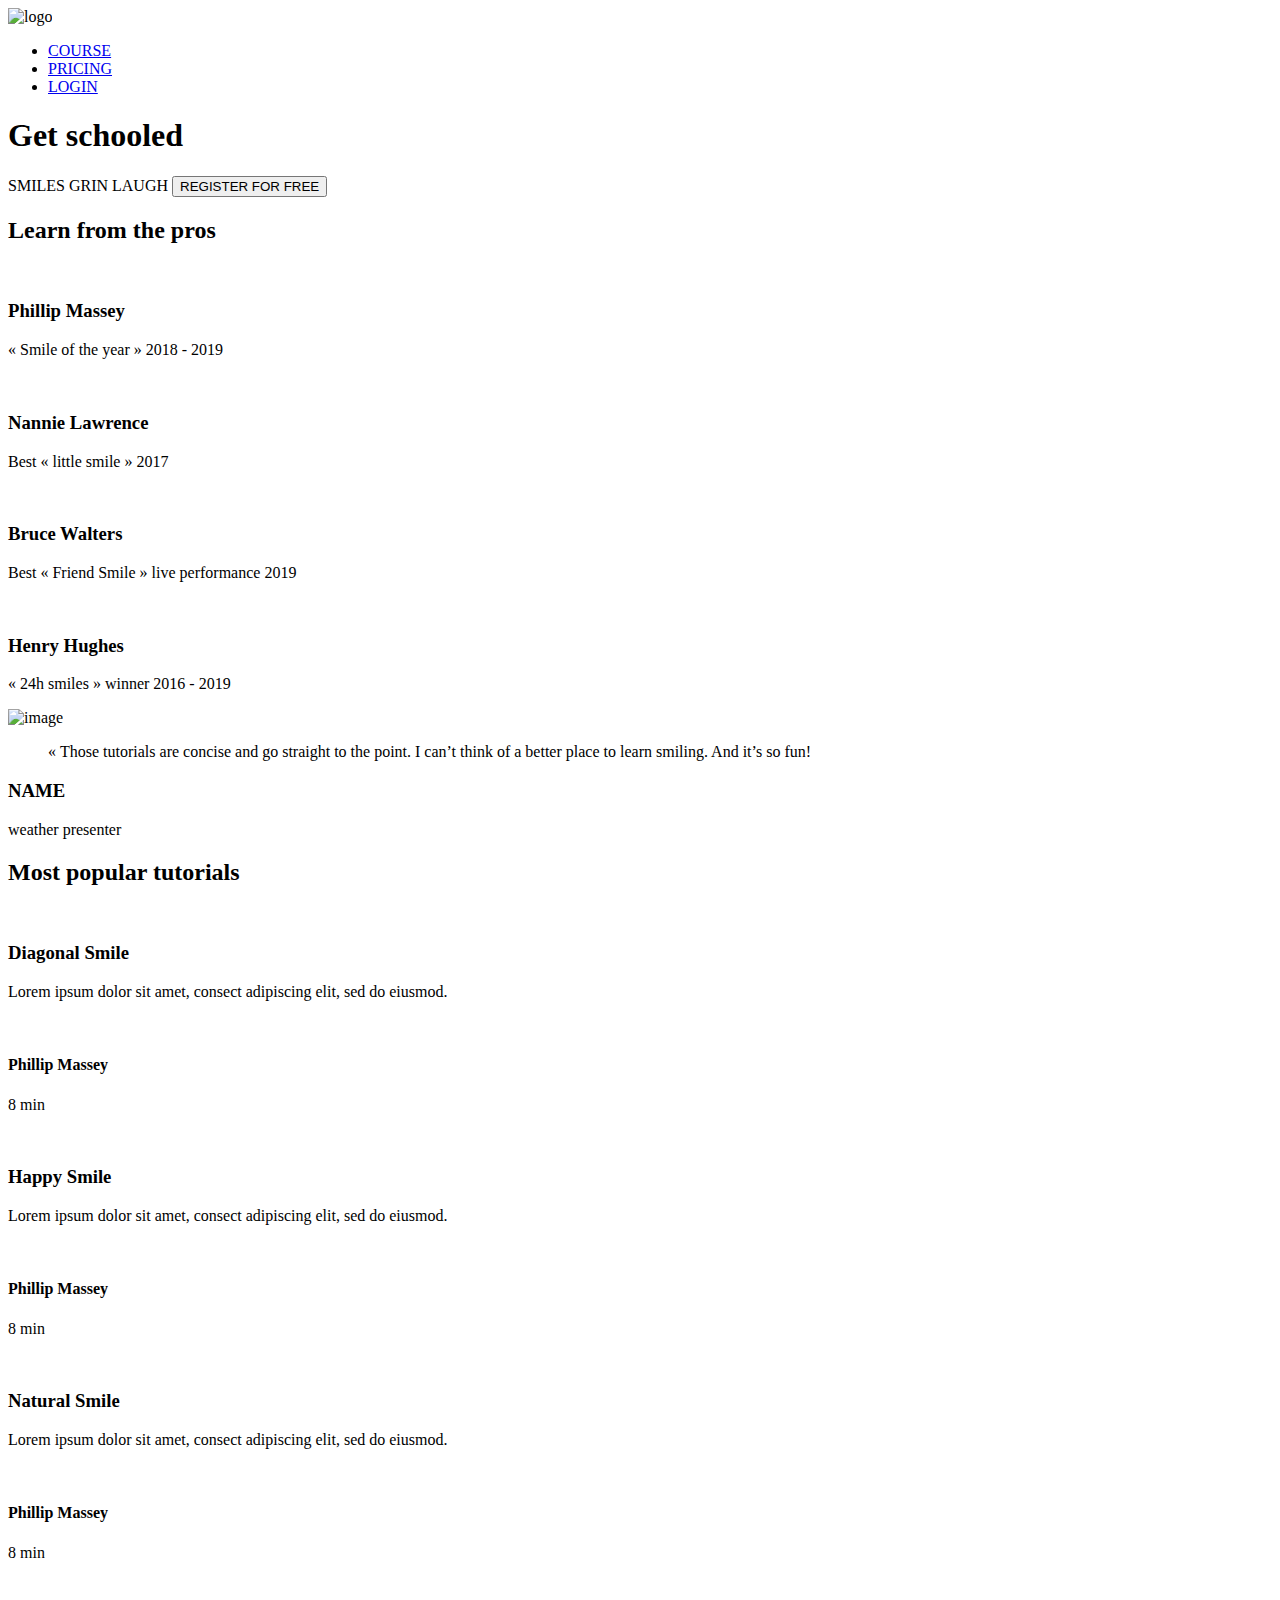
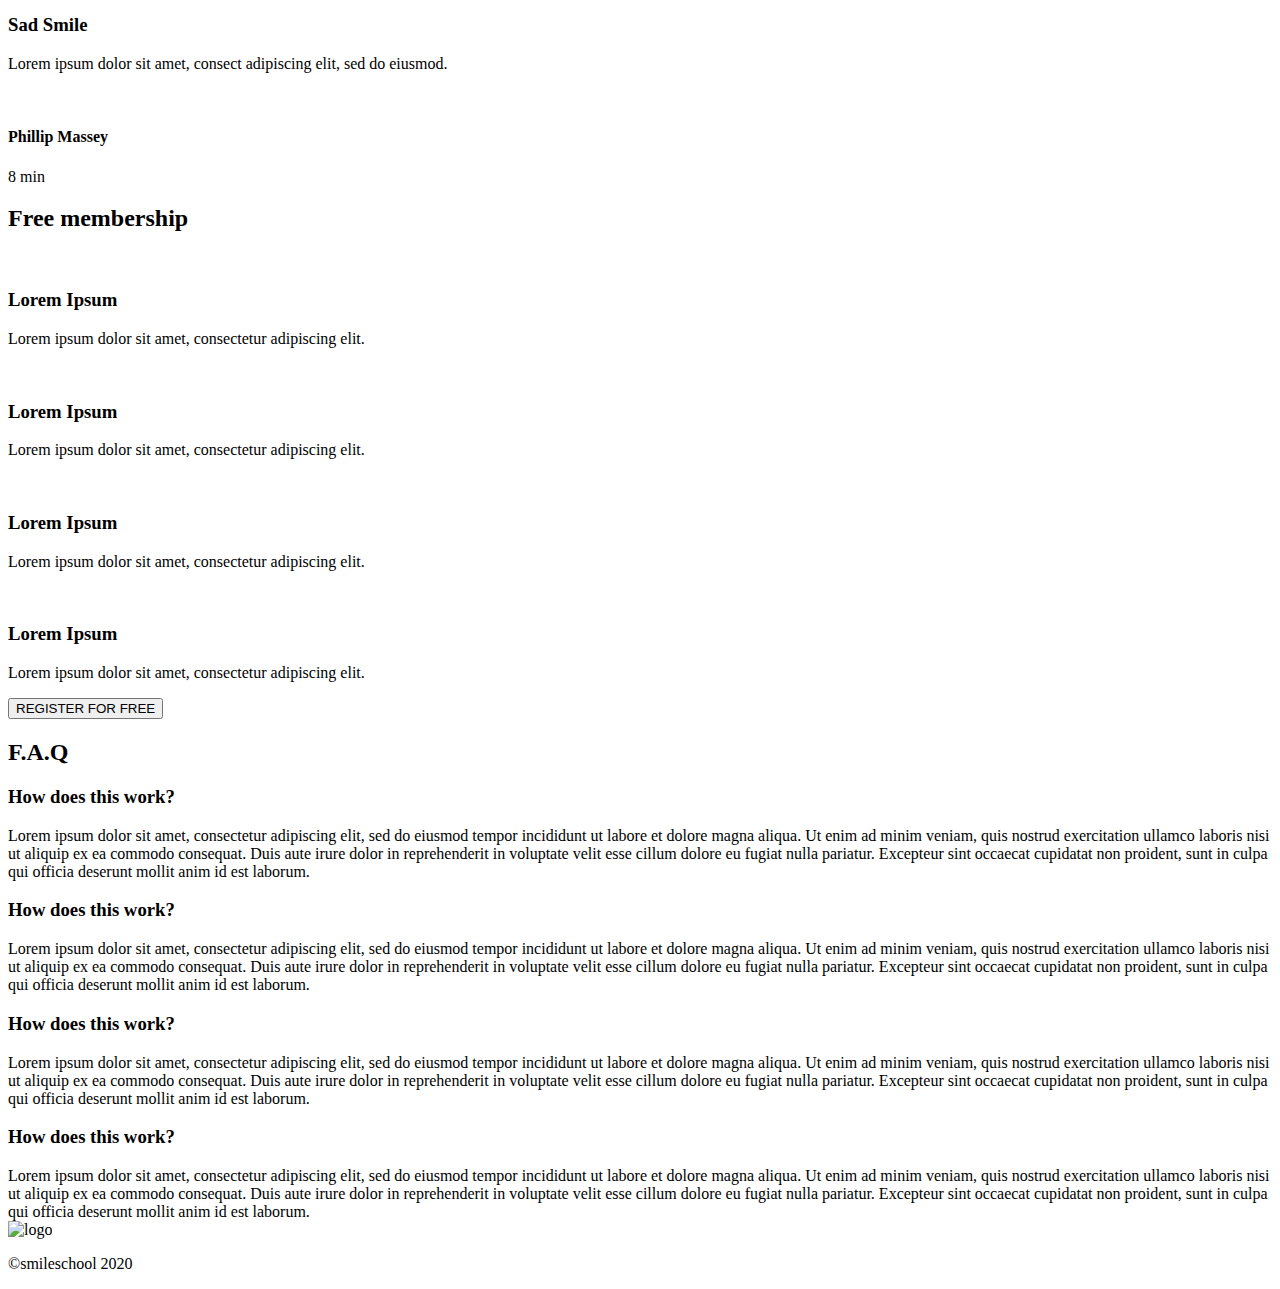
==== css_advanced/index.html @ e892080c "adding styles.css file" ====
<!DOCTYPE html>
<html lang="en">
<head>
    <meta charset="UTF-8">
    <meta name="viewport" content="width=device-width, initial-scale=1.0">
    <script src="https://kit.fontawesome.com/4a2b055604.js" crossorigin="anonymous"></script>
    <title>Document</title>
</head>
<body>
    <header>
        <nav>
            <img src="https://fakeimg.pl/250x250?text=Sample+Logo" alt="logo">
          
            <ul>
                <li><a href="#">COURSE</a></li>
                <li><a href="#">PRICING</a></li>
                <li><a href="#">LOGIN</a></li>
            </ul>
        </nav>
        
    </header>
    <main>
        <section>
            <div>
                <h1>Get schooled</h1>
                <span>SMILES</span>
                <span>GRIN</span>
                <span>LAUGH</span>
                <button>REGISTER FOR FREE</button>
            </div>
            <div>
                <h2>Learn from the pros</h2>
                <div>
                    <div>
                        <img src="./images/1 (3).png" alt="">
                        <h3>Phillip Massey</h3>
                        <p>« Smile of the year » 2018 - 2019</p>
                    </div>
                    <div>
                        <img src="./images/6.png" alt="">
                        <h3>Nannie Lawrence</h3>
                        <p>Best « little smile » 2017</p>
                    </div>
                    <div>
                        <img src="./images/7.png" alt="">
                        <h3>Bruce Walters</h3>
                        <p>Best « Friend Smile » live performance 2019</p>
                    </div>
                    <div>
                        <img src="./images/8.png" alt="">
                        <h3>Henry Hughes</h3>
                        <p>« 24h smiles » winner 2016 - 2019</p>
                    </div>
                </div>
            </div>
        </section>
        <section>
            <div>
                <img src="./images/Bitmap.png" alt="image">
            </div>
            <div>
                <blockquote>« Those tutorials are concise and go straight to the point. I can’t think of a better place to learn smiling. And it’s so fun!</blockquote>
                <h3>NAME</h3>
                <P>weather presenter</P>
            </div>
        </section>
        <section>
            <h2>Most popular tutorials</h2>
            <div>
                <img src="./images/Bitmap (1).png" alt="">
                <h3>Diagonal Smile</h3>
                <p>Lorem ipsum dolor sit amet, consect adipiscing elit, sed do eiusmod.</p>
                <div>
                    <img src="./images/1 (3).png" alt="">
                    <h4>Phillip Massey</h4>
                </div>
                <div>
                    <div><i class="fa-solid fa-star"></i></div>
                    <div><i class="fa-solid fa-star"></i></div>
                    <div><i class="fa-solid fa-star"></i></div>
                    <div><i class="fa-solid fa-star"></i></div>
                    <div><i class="fa-solid fa-star"></i></div>
                </div>
                <p>8 min</p>
            </div>
            <div>
                <img src="./images/Bitmap (4).png" alt="">
                <h3>Happy Smile</h3>
                <p>Lorem ipsum dolor sit amet, consect adipiscing elit, sed do eiusmod.</p>
                <div>
                    <img src="./images/1 (3).png" alt="">
                    <h4>Phillip Massey</h4>
                </div>
                <div>
                    <div><i class="fa-solid fa-star"></i></div>
                    <div><i class="fa-solid fa-star"></i></div>
                    <div><i class="fa-solid fa-star"></i></div>
                    <div><i class="fa-solid fa-star"></i></div>
                    <div><i class="fa-solid fa-star"></i></div>
                </div>
                <p>8 min</p>
            </div>
            <div>
                <img src="./images/Bitmap (3).png" alt="">
                <h3>Natural Smile</h3>
                <p>Lorem ipsum dolor sit amet, consect adipiscing elit, sed do eiusmod.</p>
                <div>
                    <img src="./images/1 (3).png" alt="">
                    <h4>Phillip Massey</h4>
                </div>
                <div>
                    <div><i class="fa-solid fa-star"></i></div>
                    <div><i class="fa-solid fa-star"></i></div>
                    <div><i class="fa-solid fa-star"></i></div>
                    <div><i class="fa-solid fa-star"></i></div>
                    <div><i class="fa-solid fa-star"></i></div>
                </div>
                <p>8 min</p>
            </div>
            <div>
                <img src="./images/Bitmap (2).png" alt="">
                <h3>Sad Smile</h3>
                <p>Lorem ipsum dolor sit amet, consect adipiscing elit, sed do eiusmod.</p>
                <div>
                    <img src="./images/1 (3).png" alt="">
                    <h4>Phillip Massey</h4>
                </div>
                <div>
                    <div><i class="fa-solid fa-star"></i></div>
                    <div><i class="fa-solid fa-star"></i></div>
                    <div><i class="fa-solid fa-star"></i></div>
                    <div><i class="fa-solid fa-star"></i></div>
                    <div><i class="fa-solid fa-star"></i></div>
                </div>
                <p>8 min</p>
            </div>
        </section>
        <section>
            <h2>Free membership</h2>
            <div>
                <img src="./images/smile.svg" alt="">
                <h3>Lorem Ipsum</h3>
                <p>Lorem ipsum dolor sit amet, consectetur adipiscing elit.</p>
            </div>
            <div>
                <img src="./images/smile.svg" alt="">
                <h3>Lorem Ipsum</h3>
                <p>Lorem ipsum dolor sit amet, consectetur adipiscing elit.</p>
            </div>
            <div>
                <img src="./images/smile.svg" alt="">
                <h3>Lorem Ipsum</h3>
                <p>Lorem ipsum dolor sit amet, consectetur adipiscing elit.</p>
            </div>
            <div>
                <img src="./images/smile.svg" alt="">
                <h3>Lorem Ipsum</h3>
                <p>Lorem ipsum dolor sit amet, consectetur adipiscing elit.</p>
            </div>
            <button>REGISTER FOR FREE</button>
        </section>
        <section>
            <h2>F.A.Q</h2>
            <div>
                <div>
                    <div>
                        <h3>How does this work?</h3>
                    </div>
                    <div>
                        Lorem ipsum dolor sit amet, consectetur adipiscing elit, sed do eiusmod tempor incididunt ut labore et dolore magna aliqua. Ut enim ad minim veniam, quis nostrud exercitation ullamco laboris nisi ut aliquip ex ea commodo consequat. Duis aute irure dolor in reprehenderit in voluptate velit esse cillum dolore eu fugiat nulla pariatur. Excepteur sint occaecat cupidatat non proident, sunt in culpa qui officia deserunt mollit anim id est laborum.
                    </div>

                    <div>
                        <h3>How does this work?</h3>
                    </div>
                    <div>
                        Lorem ipsum dolor sit amet, consectetur adipiscing elit, sed do eiusmod tempor incididunt ut labore et dolore magna aliqua. Ut enim ad minim veniam, quis nostrud exercitation ullamco laboris nisi ut aliquip ex ea commodo consequat. Duis aute irure dolor in reprehenderit in voluptate velit esse cillum dolore eu fugiat nulla pariatur. Excepteur sint occaecat cupidatat non proident, sunt in culpa qui officia deserunt mollit anim id est laborum.
                    </div>
                </div>
                <div>
                    <div>
                        <h3>How does this work?</h3>
                    </div>
                    <div>
                        Lorem ipsum dolor sit amet, consectetur adipiscing elit, sed do eiusmod tempor incididunt ut labore et dolore magna aliqua. Ut enim ad minim veniam, quis nostrud exercitation ullamco laboris nisi ut aliquip ex ea commodo consequat. Duis aute irure dolor in reprehenderit in voluptate velit esse cillum dolore eu fugiat nulla pariatur. Excepteur sint occaecat cupidatat non proident, sunt in culpa qui officia deserunt mollit anim id est laborum.
                    </div>
                    <div>
                        <h3>How does this work?</h3>
                    </div>
                    <div>
                        Lorem ipsum dolor sit amet, consectetur adipiscing elit, sed do eiusmod tempor incididunt ut labore et dolore magna aliqua. Ut enim ad minim veniam, quis nostrud exercitation ullamco laboris nisi ut aliquip ex ea commodo consequat. Duis aute irure dolor in reprehenderit in voluptate velit esse cillum dolore eu fugiat nulla pariatur. Excepteur sint occaecat cupidatat non proident, sunt in culpa qui officia deserunt mollit anim id est laborum.
                    </div>
                </div>
            </div>
        </section>
    </main>
    <footer>
        <section>
            <div>
                <img src="https://fakeimg.pl/250x250?text=Sample+Logo" alt="logo">
                <div>
                    <i class="fa-brands fa-facebook"></i>
                    <i class="fa-brands fa-twitter"></i>
                    <i class="fa-brands fa-instagram"></i>
                </div>
            </div>
            <p>©smileschool 2020</p>
        </section>
    </footer>
</body>
</html>
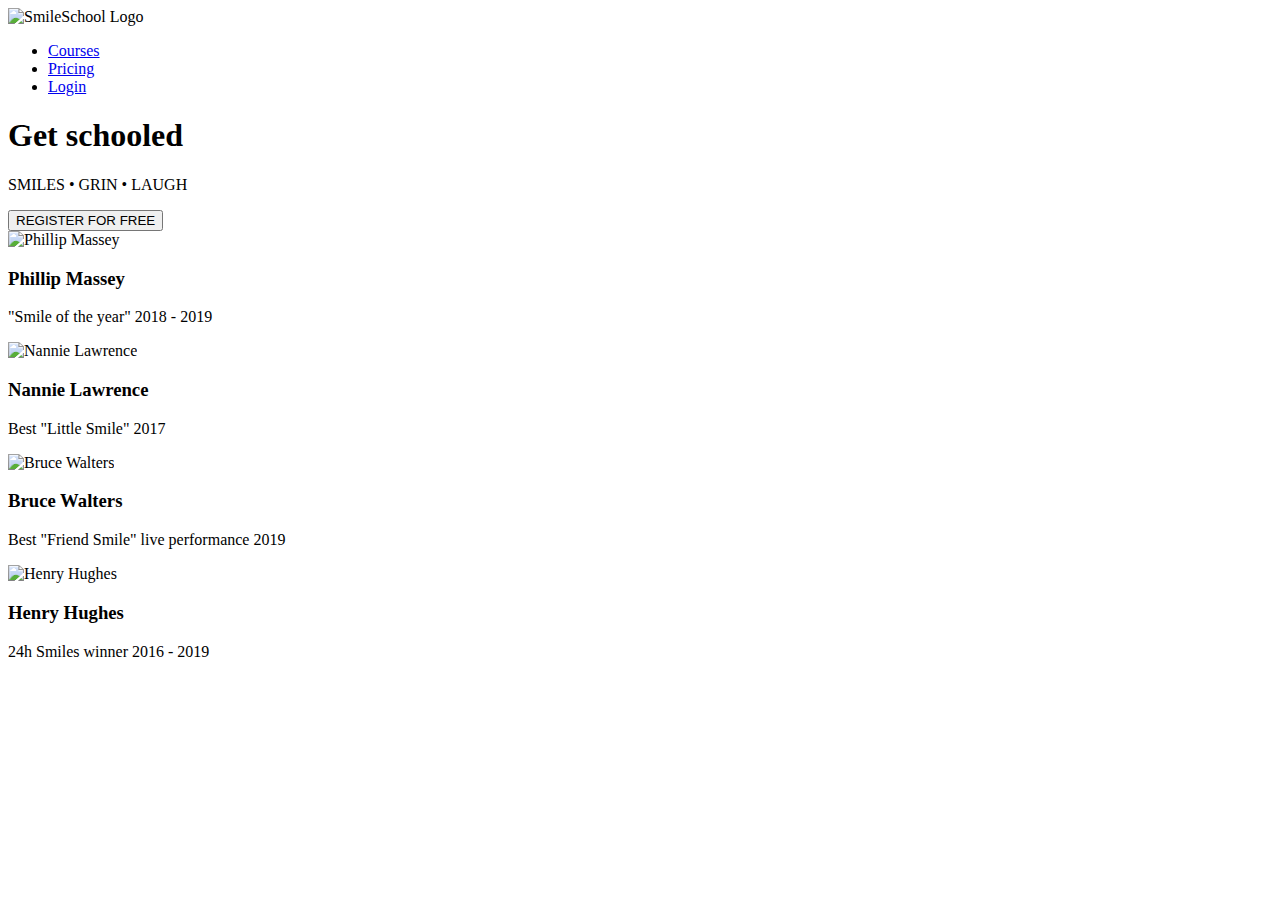
==== commit dbab22da: "Adding code in both files" ====
--- a/css_advanced/index.html
+++ b/css_advanced/index.html
@@ -3,209 +3,52 @@
 <head>
     <meta charset="UTF-8">
     <meta name="viewport" content="width=device-width, initial-scale=1.0">
-    <script src="https://kit.fontawesome.com/4a2b055604.js" crossorigin="anonymous"></script>
-    <title>Document</title>
+    <meta http-equiv="X-UA-Compatible" content="IE=edge">
+    <title>SmileSchool - Get Schooled</title>
+    <link rel="stylesheet" href="styles.css">
 </head>
 <body>
+    <!-- Header Section -->
     <header>
+        <img src="logo.png" alt="SmileSchool Logo">
         <nav>
-            <img src="https://fakeimg.pl/250x250?text=Sample+Logo" alt="logo">
-          
             <ul>
-                <li><a href="#">COURSE</a></li>
-                <li><a href="#">PRICING</a></li>
-                <li><a href="#">LOGIN</a></li>
+                <li><a href="#">Courses</a></li>
+                <li><a href="#">Pricing</a></li>
+                <li><a href="#">Login</a></li>
             </ul>
         </nav>
-        
     </header>
-    <main>
-        <section>
-            <div>
-                <h1>Get schooled</h1>
-                <span>SMILES</span>
-                <span>GRIN</span>
-                <span>LAUGH</span>
-                <button>REGISTER FOR FREE</button>
-            </div>
-            <div>
-                <h2>Learn from the pros</h2>
-                <div>
-                    <div>
-                        <img src="./images/1 (3).png" alt="">
-                        <h3>Phillip Massey</h3>
-                        <p>« Smile of the year » 2018 - 2019</p>
-                    </div>
-                    <div>
-                        <img src="./images/6.png" alt="">
-                        <h3>Nannie Lawrence</h3>
-                        <p>Best « little smile » 2017</p>
-                    </div>
-                    <div>
-                        <img src="./images/7.png" alt="">
-                        <h3>Bruce Walters</h3>
-                        <p>Best « Friend Smile » live performance 2019</p>
-                    </div>
-                    <div>
-                        <img src="./images/8.png" alt="">
-                        <h3>Henry Hughes</h3>
-                        <p>« 24h smiles » winner 2016 - 2019</p>
-                    </div>
-                </div>
-            </div>
-        </section>
-        <section>
-            <div>
-                <img src="./images/Bitmap.png" alt="image">
-            </div>
-            <div>
-                <blockquote>« Those tutorials are concise and go straight to the point. I can’t think of a better place to learn smiling. And it’s so fun!</blockquote>
-                <h3>NAME</h3>
-                <P>weather presenter</P>
-            </div>
-        </section>
-        <section>
-            <h2>Most popular tutorials</h2>
-            <div>
-                <img src="./images/Bitmap (1).png" alt="">
-                <h3>Diagonal Smile</h3>
-                <p>Lorem ipsum dolor sit amet, consect adipiscing elit, sed do eiusmod.</p>
-                <div>
-                    <img src="./images/1 (3).png" alt="">
-                    <h4>Phillip Massey</h4>
-                </div>
-                <div>
-                    <div><i class="fa-solid fa-star"></i></div>
-                    <div><i class="fa-solid fa-star"></i></div>
-                    <div><i class="fa-solid fa-star"></i></div>
-                    <div><i class="fa-solid fa-star"></i></div>
-                    <div><i class="fa-solid fa-star"></i></div>
-                </div>
-                <p>8 min</p>
-            </div>
-            <div>
-                <img src="./images/Bitmap (4).png" alt="">
-                <h3>Happy Smile</h3>
-                <p>Lorem ipsum dolor sit amet, consect adipiscing elit, sed do eiusmod.</p>
-                <div>
-                    <img src="./images/1 (3).png" alt="">
-                    <h4>Phillip Massey</h4>
-                </div>
-                <div>
-                    <div><i class="fa-solid fa-star"></i></div>
-                    <div><i class="fa-solid fa-star"></i></div>
-                    <div><i class="fa-solid fa-star"></i></div>
-                    <div><i class="fa-solid fa-star"></i></div>
-                    <div><i class="fa-solid fa-star"></i></div>
-                </div>
-                <p>8 min</p>
-            </div>
-            <div>
-                <img src="./images/Bitmap (3).png" alt="">
-                <h3>Natural Smile</h3>
-                <p>Lorem ipsum dolor sit amet, consect adipiscing elit, sed do eiusmod.</p>
-                <div>
-                    <img src="./images/1 (3).png" alt="">
-                    <h4>Phillip Massey</h4>
-                </div>
-                <div>
-                    <div><i class="fa-solid fa-star"></i></div>
-                    <div><i class="fa-solid fa-star"></i></div>
-                    <div><i class="fa-solid fa-star"></i></div>
-                    <div><i class="fa-solid fa-star"></i></div>
-                    <div><i class="fa-solid fa-star"></i></div>
-                </div>
-                <p>8 min</p>
-            </div>
-            <div>
-                <img src="./images/Bitmap (2).png" alt="">
-                <h3>Sad Smile</h3>
-                <p>Lorem ipsum dolor sit amet, consect adipiscing elit, sed do eiusmod.</p>
-                <div>
-                    <img src="./images/1 (3).png" alt="">
-                    <h4>Phillip Massey</h4>
-                </div>
-                <div>
-                    <div><i class="fa-solid fa-star"></i></div>
-                    <div><i class="fa-solid fa-star"></i></div>
-                    <div><i class="fa-solid fa-star"></i></div>
-                    <div><i class="fa-solid fa-star"></i></div>
-                    <div><i class="fa-solid fa-star"></i></div>
-                </div>
-                <p>8 min</p>
-            </div>
-        </section>
-        <section>
-            <h2>Free membership</h2>
-            <div>
-                <img src="./images/smile.svg" alt="">
-                <h3>Lorem Ipsum</h3>
-                <p>Lorem ipsum dolor sit amet, consectetur adipiscing elit.</p>
-            </div>
-            <div>
-                <img src="./images/smile.svg" alt="">
-                <h3>Lorem Ipsum</h3>
-                <p>Lorem ipsum dolor sit amet, consectetur adipiscing elit.</p>
-            </div>
-            <div>
-                <img src="./images/smile.svg" alt="">
-                <h3>Lorem Ipsum</h3>
-                <p>Lorem ipsum dolor sit amet, consectetur adipiscing elit.</p>
-            </div>
-            <div>
-                <img src="./images/smile.svg" alt="">
-                <h3>Lorem Ipsum</h3>
-                <p>Lorem ipsum dolor sit amet, consectetur adipiscing elit.</p>
-            </div>
-            <button>REGISTER FOR FREE</button>
-        </section>
-        <section>
-            <h2>F.A.Q</h2>
-            <div>
-                <div>
-                    <div>
-                        <h3>How does this work?</h3>
-                    </div>
-                    <div>
-                        Lorem ipsum dolor sit amet, consectetur adipiscing elit, sed do eiusmod tempor incididunt ut labore et dolore magna aliqua. Ut enim ad minim veniam, quis nostrud exercitation ullamco laboris nisi ut aliquip ex ea commodo consequat. Duis aute irure dolor in reprehenderit in voluptate velit esse cillum dolore eu fugiat nulla pariatur. Excepteur sint occaecat cupidatat non proident, sunt in culpa qui officia deserunt mollit anim id est laborum.
-                    </div>
 
-                    <div>
-                        <h3>How does this work?</h3>
-                    </div>
-                    <div>
-                        Lorem ipsum dolor sit amet, consectetur adipiscing elit, sed do eiusmod tempor incididunt ut labore et dolore magna aliqua. Ut enim ad minim veniam, quis nostrud exercitation ullamco laboris nisi ut aliquip ex ea commodo consequat. Duis aute irure dolor in reprehenderit in voluptate velit esse cillum dolore eu fugiat nulla pariatur. Excepteur sint occaecat cupidatat non proident, sunt in culpa qui officia deserunt mollit anim id est laborum.
-                    </div>
-                </div>
-                <div>
-                    <div>
-                        <h3>How does this work?</h3>
-                    </div>
-                    <div>
-                        Lorem ipsum dolor sit amet, consectetur adipiscing elit, sed do eiusmod tempor incididunt ut labore et dolore magna aliqua. Ut enim ad minim veniam, quis nostrud exercitation ullamco laboris nisi ut aliquip ex ea commodo consequat. Duis aute irure dolor in reprehenderit in voluptate velit esse cillum dolore eu fugiat nulla pariatur. Excepteur sint occaecat cupidatat non proident, sunt in culpa qui officia deserunt mollit anim id est laborum.
-                    </div>
-                    <div>
-                        <h3>How does this work?</h3>
-                    </div>
-                    <div>
-                        Lorem ipsum dolor sit amet, consectetur adipiscing elit, sed do eiusmod tempor incididunt ut labore et dolore magna aliqua. Ut enim ad minim veniam, quis nostrud exercitation ullamco laboris nisi ut aliquip ex ea commodo consequat. Duis aute irure dolor in reprehenderit in voluptate velit esse cillum dolore eu fugiat nulla pariatur. Excepteur sint occaecat cupidatat non proident, sunt in culpa qui officia deserunt mollit anim id est laborum.
-                    </div>
-                </div>
-            </div>
-        </section>
-    </main>
-    <footer>
-        <section>
-            <div>
-                <img src="https://fakeimg.pl/250x250?text=Sample+Logo" alt="logo">
-                <div>
-                    <i class="fa-brands fa-facebook"></i>
-                    <i class="fa-brands fa-twitter"></i>
-                    <i class="fa-brands fa-instagram"></i>
-                </div>
-            </div>
-            <p>©smileschool 2020</p>
-        </section>
-    </footer>
+    <!-- Hero Section -->
+    <section class="hero">
+        <h1>Get schooled</h1>
+        <p>SMILES • GRIN • LAUGH</p>
+        <button>REGISTER FOR FREE</button>
+    </section>
+
+    <!-- Profiles Section -->
+    <section class="profiles">
+        <div class="profile">
+            <img src="phillip.jpg" alt="Phillip Massey">
+            <h3>Phillip Massey</h3>
+            <p>"Smile of the year" 2018 - 2019</p>
+        </div>
+        <div class="profile">
+            <img src="nannie.jpg" alt="Nannie Lawrence">
+            <h3>Nannie Lawrence</h3>
+            <p>Best "Little Smile" 2017</p>
+        </div>
+        <div class="profile">
+            <img src="bruce.jpg" alt="Bruce Walters">
+            <h3>Bruce Walters</h3>
+            <p>Best "Friend Smile" live performance 2019</p>
+        </div>
+        <div class="profile">
+            <img src="henry.jpg" alt="Henry Hughes">
+            <h3>Henry Hughes</h3>
+            <p>24h Smiles winner 2016 - 2019</p>
+        </div>
+    </section>
 </body>
-</html>+</html>
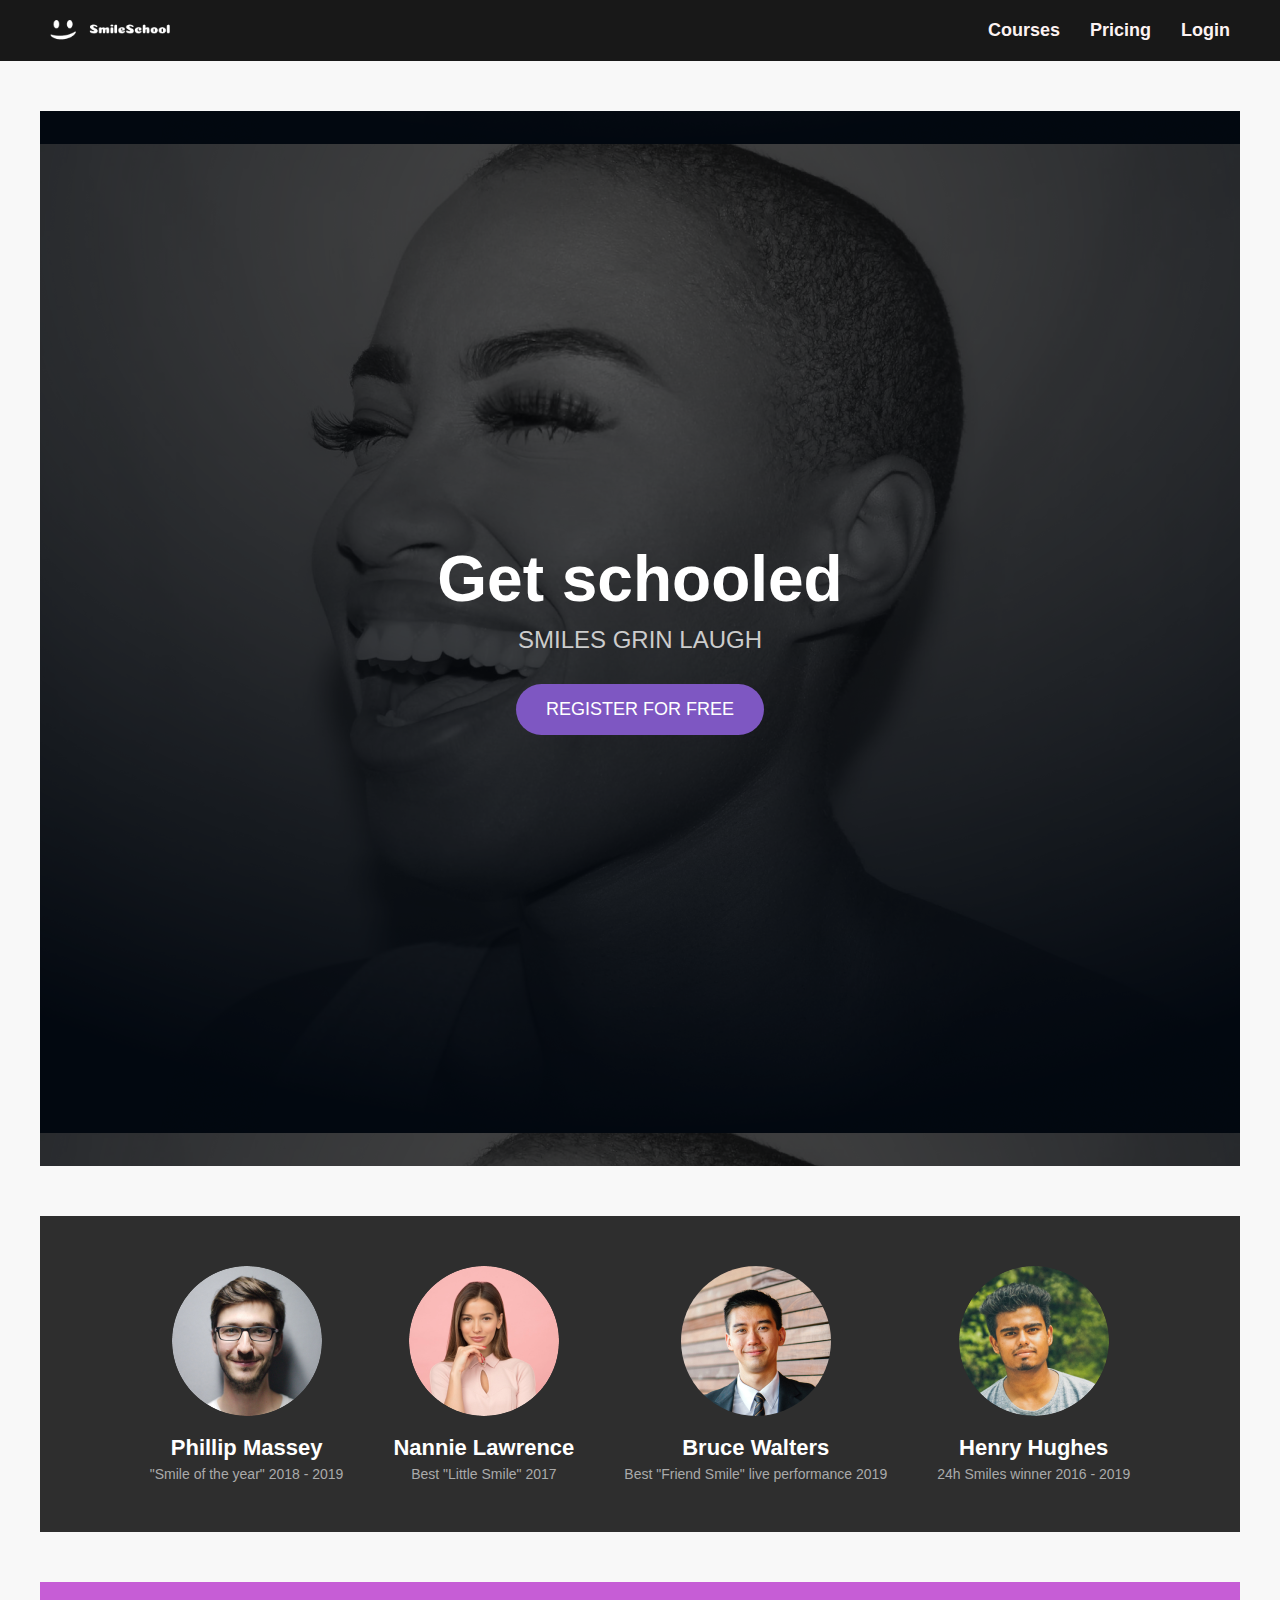
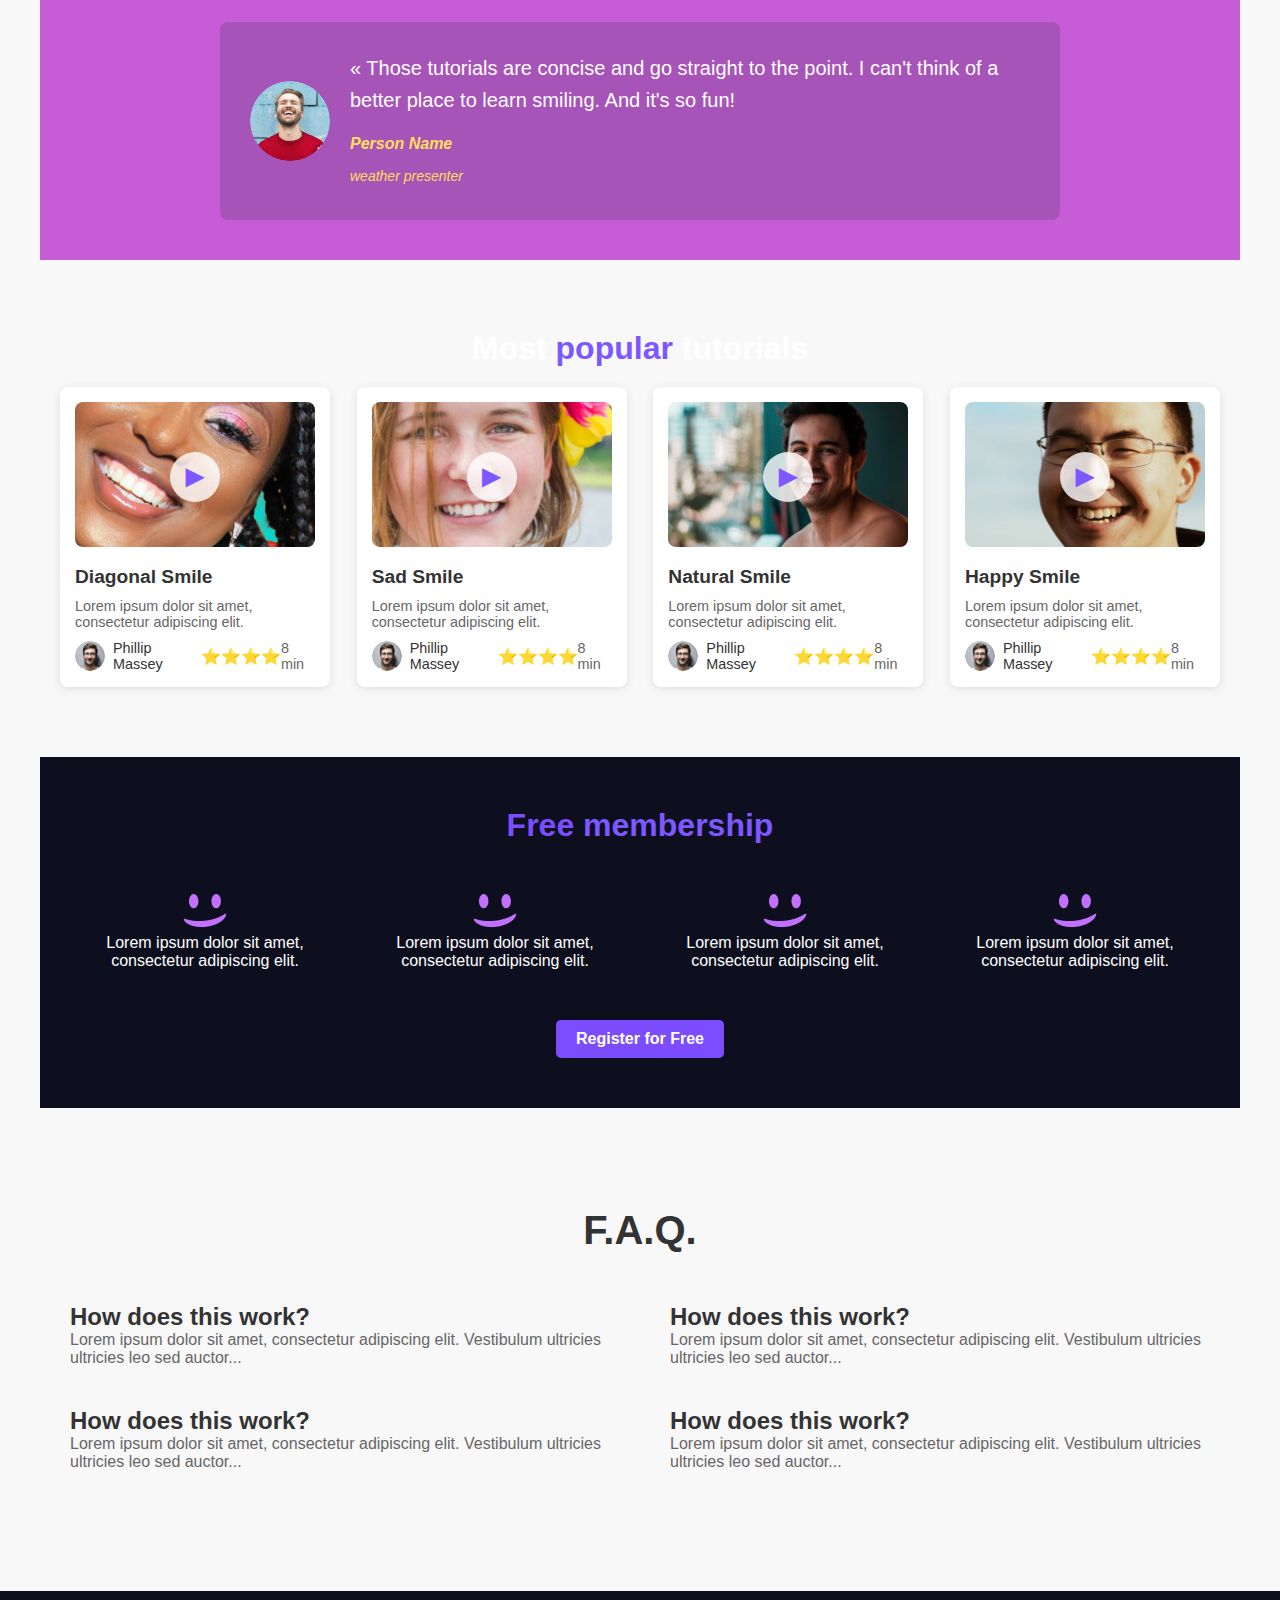
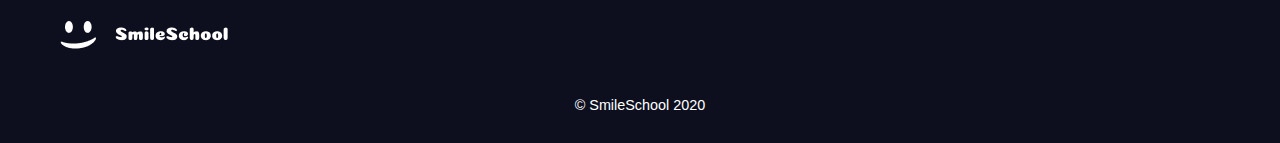
==== commit 86a93a2a: "Re correcting project" ====
--- a/css_advanced/index.html
+++ b/css_advanced/index.html
@@ -23,32 +23,213 @@
     <!-- Hero Section -->
     <section class="hero">
         <h1>Get schooled</h1>
-        <p>SMILES • GRIN • LAUGH</p>
+        <p>SMILES  GRIN  LAUGH</p>
         <button>REGISTER FOR FREE</button>
     </section>
 
     <!-- Profiles Section -->
     <section class="profiles">
         <div class="profile">
-            <img src="phillip.jpg" alt="Phillip Massey">
+            <img src="phillip.png" alt="Phillip Massey">
             <h3>Phillip Massey</h3>
             <p>"Smile of the year" 2018 - 2019</p>
         </div>
         <div class="profile">
-            <img src="nannie.jpg" alt="Nannie Lawrence">
+            <img src="nannie.png" alt="Nannie Lawrence">
             <h3>Nannie Lawrence</h3>
             <p>Best "Little Smile" 2017</p>
         </div>
         <div class="profile">
-            <img src="bruce.jpg" alt="Bruce Walters">
+            <img src="bruce.png" alt="Bruce Walters">
             <h3>Bruce Walters</h3>
             <p>Best "Friend Smile" live performance 2019</p>
         </div>
         <div class="profile">
-            <img src="henry.jpg" alt="Henry Hughes">
+            <img src="henry.png" alt="Henry Hughes">
             <h3>Henry Hughes</h3>
             <p>24h Smiles winner 2016 - 2019</p>
         </div>
     </section>
+    <!-- Quote Section -->
+<section class="quote">
+    <div class="quote-container">
+        <img src="person.png" alt="Person Name">
+        <blockquote>
+            <p>« Those tutorials are concise and go straight to the point. I can't think of a better place to learn smiling. And it's so fun!</p>
+            <cite>
+                <span>Person Name</span><br>
+                <small>weather presenter</small>
+            </cite>
+        </blockquote>
+    </div>
+</section>
+   <section class="popular-tutorials">
+        <h2>Most <span>popular</span> tutorials</h2>
+        <div class="tutorial-list">
+            <!-- Tutorial Item 1 -->
+            <div class="tutorial-item">
+                <div class="thumbnail">
+                    <img src="9.png" alt="Diagonal Smile">
+                    <div class="play-button">
+                        <span>&#9658;</span> <!-- Play icon (triangle) -->
+                    </div>
+                </div>
+                <div class="tutorial-content">
+                    <h3>Diagonal Smile</h3>
+                    <p>Lorem ipsum dolor sit amet, consectetur adipiscing elit.</p>
+                    <div class="tutorial-footer">
+                        <div class="author-info">
+                            <img src="phillip.png" alt="Phillip Massey">
+                            <span>Phillip Massey</span>
+                        </div>
+                        <div class="rating">
+                            <span>⭐⭐⭐⭐</span>
+                        </div>
+                        <span class="duration">8 min</span>
+                    </div>
+                </div>
+            </div>
+
+            <!-- Tutorial Item 2 -->
+            <div class="tutorial-item">
+                <div class="thumbnail">
+                    <img src="7.png" alt="Sad Smile">
+                    <div class="play-button">
+                        <span>&#9658;</span>
+                    </div>
+                </div>
+                <div class="tutorial-content">
+                    <h3>Sad Smile</h3>
+                    <p>Lorem ipsum dolor sit amet, consectetur adipiscing elit.</p>
+                    <div class="tutorial-footer">
+                        <div class="author-info">
+                            <img src="phillip.png" alt="Phillip Massey">
+                            <span>Phillip Massey</span>
+                        </div>
+                        <div class="rating">
+                            <span>⭐⭐⭐⭐</span>
+                        </div>
+                        <span class="duration">8 min</span>
+                    </div>
+                </div>
+            </div>
+
+            <!-- Tutorial Item 3 -->
+            <div class="tutorial-item">
+                <div class="thumbnail">
+                    <img src="8.png" alt="Natural Smile">
+                    <div class="play-button">
+                        <span>&#9658;</span>
+                    </div>
+                </div>
+                <div class="tutorial-content">
+                    <h3>Natural Smile</h3>
+                    <p>Lorem ipsum dolor sit amet, consectetur adipiscing elit.</p>
+                    <div class="tutorial-footer">
+                        <div class="author-info">
+                            <img src="phillip.png" alt="Phillip Massey">
+                            <span>Phillip Massey</span>
+                        </div>
+                        <div class="rating">
+                            <span>⭐⭐⭐⭐</span>
+                        </div>
+                        <span class="duration">8 min</span>
+                    </div>
+                </div>
+            </div>
+
+            <!-- Tutorial Item 4 -->
+            <div class="tutorial-item">
+                <div class="thumbnail">
+                    <img src="6.png" alt="Happy Smile">
+                    <div class="play-button">
+                        <span>&#9658;</span>
+                    </div>
+                </div>
+                <div class="tutorial-content">
+                    <h3>Happy Smile</h3>
+                    <p>Lorem ipsum dolor sit amet, consectetur adipiscing elit.</p>
+                    <div class="tutorial-footer">
+                        <div class="author-info">
+                            <img src="phillip.png" alt="Phillip Massey">
+                            <span>Phillip Massey</span>
+                        </div>
+                        <div class="rating">
+                            <span>⭐⭐⭐⭐</span>
+                        </div>
+                        <span class="duration">8 min</span>
+                    </div>
+                </div>
+            </div>
+        </div>
+    </section>
+</section>
+
+<section class="membership">
+    <h2>Free <span>membership</span></h2>
+    <div class="features">
+        <div class="feature">
+            <span><img src="smile.png" alt=""></span>
+            <p>Lorem ipsum dolor sit amet, consectetur adipiscing elit.</p>
+        </div>
+        <div class="feature">
+            <span><img src="smile.png" alt=""></span>
+            <p>Lorem ipsum dolor sit amet, consectetur adipiscing elit.</p>
+        </div>
+        <div class="feature">
+            <span><img src="smile.png" alt=""></span>
+            <p>Lorem ipsum dolor sit amet, consectetur adipiscing elit.</p>
+        </div>
+        <div class="feature">
+            <span><img src="smile.png" alt=""></span>
+            <p>Lorem ipsum dolor sit amet, consectetur adipiscing elit.</p>
+        </div>
+    </div>
+    <a href="#" class="cta-button">Register for Free</a>
+</section>
+
+<section class="faq">
+    <h2>F.A.Q.</h2>
+    <div class="faq-container">
+        <div class="faq-item">
+            <h3>How does this work?</h3>
+            <p>Lorem ipsum dolor sit amet, consectetur adipiscing elit. Vestibulum ultricies ultricies leo sed auctor...</p>
+        </div>
+        <div class="faq-item">
+            <h3>How does this work?</h3>
+            <p>Lorem ipsum dolor sit amet, consectetur adipiscing elit. Vestibulum ultricies ultricies leo sed auctor...</p>
+        </div>
+        <div class="faq-item">
+            <h3>How does this work?</h3>
+            <p>Lorem ipsum dolor sit amet, consectetur adipiscing elit. Vestibulum ultricies ultricies leo sed auctor...</p>
+        </div>
+        <div class="faq-item">
+            <h3>How does this work?</h3>
+            <p>Lorem ipsum dolor sit amet, consectetur adipiscing elit. Vestibulum ultricies ultricies leo sed auctor...</p>
+        </div>
+    </div>
+</section>
+
+<footer class="footer">
+    <div class="footer-content">
+        <div class="brand">
+            <h2><img src="logo.png" alt=""></h2>
+        </div>
+        <div class="social-icons">
+            <a href="https://facebook.com" target="_blank" aria-label="Facebook">
+                <i class="fab fa-facebook"></i>
+            </a>
+            <a href="https://twitter.com" target="_blank" aria-label="Twitter">
+                <i class="fab fa-twitter"></i>
+            </a>
+            <a href="https://instagram.com" target="_blank" aria-label="Instagram">
+                <i class="fab fa-instagram"></i>
+            </a>
+        </div>
+    </div>
+    <p>&copy; SmileSchool 2020</p>
+</footer>
+<link rel=”stylesheet” href=”https://cdnjs.cloudflare.com/ajax/libs/font-awesome/4.7.0/css/font-awesome.min.css”>
+
 </body>
 </html>
--- a/css_advanced/styles.css
+++ b/css_advanced/styles.css
@@ -0,0 +1,418 @@
+/*  reset */
+* {
+    margin: 0;
+    padding: 0;
+    box-sizing: border-box;
+}
+
+body {
+    font-family: 'Arial', sans-serif;
+    color: #fff;
+    background-color: #181818;
+}
+
+/* Header styling */
+header {
+    display: flex;
+    justify-content: space-between;
+    align-items: center;
+    padding: 20px 50px;
+    background: transparent;
+    background-color: #181818;
+}
+
+header img {
+    width: 120px; 
+}
+
+header nav ul {
+    display: flex;
+    list-style: none;
+    gap: 30px;
+}
+
+header nav ul li a {
+    color: #fcf2f2;
+    text-decoration: none;
+    font-size: 18px;
+    font-weight: bold;
+    transition: color 0.3s ease;
+
+}
+
+header nav ul li a:hover {
+    color: #7e57c2;
+}
+
+/* Hero Section */
+.hero {
+    background-image: url('Object.png'); /* Add the hero image URL */
+    background-size: cover 100vw;
+    background-position: center;
+
+    display: flex;
+    flex-direction: column;
+    justify-content: center;
+    align-items: center;
+    text-align: center;
+    position: relative;
+    width: 1700px;
+    height: 1055px;
+    top:0px;
+    gap: 0px;
+    opacity: 0px;
+}
+
+.hero::before {
+    content: '';
+    position: absolute;
+    top: 0;
+    left: 0;
+    width: 100%;
+    height: 100%;
+    background: rgba(0, 0, 0, 0.6); /* Dark overlay */
+    z-index: 1;}
+
+.hero h1 {
+    font-size: 64px;
+    font-weight: bold;
+    color: #fff;
+    z-index: 1;
+    margin-bottom: 10px;
+}
+
+
+.hero p {
+    font-size: 24px;
+    color: #ccc;
+    margin-bottom: 30px;
+    z-index: 1;
+}
+
+.hero button {
+    padding: 15px 30px;
+    background-color: #7e57c2;
+    color: #fff;
+    font-size: 18px;
+    border: none;
+    border-radius: 30px;
+    cursor: pointer;
+    z-index: 1;
+}
+
+.hero button:hover {
+    background-color: #6a45a0;
+}
+
+/* Profiles Section */
+.profiles {
+    display: flex;
+    justify-content: center;
+    gap: 50px;
+    padding: 50px 0;
+    background-color: #2e2e2e;
+}
+
+.profiles .profile {
+    text-align: center;
+}
+
+.profiles .profile img {
+    width: 150px;
+    height: 150px;
+    border-radius: 50%;
+    margin-bottom: 15px;
+}
+
+.profiles .profile h3 {
+    font-size: 22px;
+    color: #fff;
+    margin-bottom: 5px;
+}
+
+.profiles .profile p {
+    font-size: 14px;
+    color: #aaa;
+}
+
+/* Quote Section */
+.quote {
+    background-color: #c65dd6; /* Light purple background */
+    padding: 40px 0;
+    display: flex;
+    justify-content: center;
+}
+
+.quote-container {
+    display: flex;
+    align-items: center;
+    background-color: #a754b8; /* Darker purple for the container */
+    padding: 30px;
+    border-radius: 8px;
+    width: 70%; /* Adjust width as per design */
+}
+
+.quote-container img {
+    width: 80px;
+    height: 80px;
+    border-radius: 50%;
+    margin-right: 20px;
+}
+
+blockquote {
+    color: #fff;
+    font-size: 20px;
+    line-height: 1.6;
+    margin: 0;
+}
+
+blockquote cite {
+    display: block;
+    margin-top: 10px;
+    color: #ffdf5b; 
+}
+
+blockquote cite span {
+    font-weight: bold;
+    font-size: 16px;
+}
+
+blockquote cite small {
+    font-style: italic;
+    font-size: 14px;
+    color: #ffdf5b; 
+}
+
+/* General Styling */
+body {
+    font-family: Arial, sans-serif;
+    background-color: #f8f8f8;
+    margin: 0;
+    padding: 0;
+}
+
+h2 {
+    font-size: 2rem;
+    font-weight: bold;
+    text-align: center;
+    margin-bottom: 20px;
+}
+
+h2 span {
+    color: #7d57ff; /* Accent color */
+}
+
+/* Tutorial Section */
+section {
+    max-width: 1200px;
+    margin: 50px auto;
+    padding: 20px;
+}
+
+.tutorial-list {
+    display: flex;
+    justify-content: space-between;
+    flex-wrap: wrap;
+    gap: 20px;
+}
+
+.tutorial-item {
+    background-color: #fff;
+    padding: 15px;
+    border-radius: 8px;
+    box-shadow: 0 2px 10px rgba(0, 0, 0, 0.1);
+    width: calc(25% - 20px);
+    transition: box-shadow 0.3s ease;
+    text-align: left;
+}
+
+.tutorial-item:hover {
+    box-shadow: 0 4px 20px rgba(0, 0, 0, 0.15);
+}
+
+/* Thumbnail and Play Button */
+.thumbnail {
+    position: relative;
+    margin-bottom: 15px;
+}
+
+.thumbnail img {
+    width: 100%;
+    border-radius: 8px;
+}
+
+.play-button {
+    position: absolute;
+    top: 50%;
+    left: 50%;
+    transform: translate(-50%, -50%);
+    background: rgba(255, 255, 255, 0.8);
+    border-radius: 50%;
+    width: 50px;
+    height: 50px;
+    display: flex;
+    align-items: center;
+    justify-content: center;
+    font-size: 2rem;
+    color: #7d57ff; /* Same accent color */
+    cursor: pointer;
+    transition: background 0.3s ease;
+}
+
+.play-button:hover {
+    background: rgba(125, 87, 255, 0.8);
+}
+
+/* Content Styling */
+.tutorial-content h3 {
+    font-size: 1.2rem;
+    margin-bottom: 10px;
+    color: #333;
+}
+
+.tutorial-content p {
+    font-size: 0.9rem;
+    color: #666;
+    margin-bottom: 10px;
+}
+
+/* Footer: Author Info, Rating, Duration */
+.tutorial-footer {
+    display: flex;
+    justify-content: space-between;
+    align-items: center;
+    margin-top: 10px;
+}
+
+.author-info {
+    display: flex;
+    align-items: center;
+}
+
+.author-info img {
+    width: 30px;
+    height: 30px;
+    border-radius: 50%;
+    margin-right: 8px;
+}
+
+.author-info span {
+    font-size: 0.9rem;
+    color: #333;
+}
+
+.rating {
+    color: #ffbc00; /* Rating star color */
+}
+
+.duration {
+    font-size: 0.9rem;
+    color: #666;
+}
+
+.membership {
+    background-color: #0d0f1f; /* Dark background */
+    color: white;
+    text-align: center;
+    padding: 50px 0;
+}
+
+.membership h2 {
+    font-size: 2rem;
+    color: #7c4dff; /* Free text in a vibrant color */
+}
+
+.membership .features {
+    display: flex;
+    justify-content: space-around;
+    padding: 20px;
+}
+
+.membership .feature {
+    text-align: center;
+    padding: 10px;
+}
+
+.membership .cta-button {
+    background-color: #7c4dff;
+    color: white;
+    padding: 10px 20px;
+    border-radius: 5px;
+    text-decoration: none;
+    font-weight: bold;
+    margin-top: 20px;
+    display: inline-block;
+}
+.faq {
+    text-align: center;
+    padding: 50px 0;
+}
+
+.faq h2 {
+    font-size: 2.5rem;
+    color: #333;
+    margin-bottom: 30px;
+}
+
+.faq-container {
+    display: flex;
+    justify-content: space-around;
+    flex-wrap: wrap;
+    max-width: 1200px;
+    margin: 0 auto;
+}
+
+.faq-item {
+    width: 45%;
+    margin: 20px 0;
+    text-align: left;
+}
+
+.faq-item h3 {
+    font-size: 1.5rem;
+    color: #333;
+}
+
+.faq-item p {
+    font-size: 1rem;
+    color: #666;
+}
+
+.footer {
+    background-color: #0d0f1f; /* Dark background */
+    color: white;
+    text-align: center;
+    padding: 30px 0;
+}
+
+.footer-content {
+    display: flex;
+    justify-content: space-between;
+    align-items: center;
+    max-width: 1200px;
+    margin: 0 auto;
+    padding: 0 20px;
+}
+
+.footer .brand h2 {
+    color: white;
+    font-size: 1.5rem;
+}
+
+.footer .social-icons a {
+    color: white;
+    font-size: 1.8rem;
+    margin: 0 15px;
+    text-decoration: none;
+    transition: color 0.3s ease;
+}
+
+.footer .social-icons a:hover {
+    color: #7c4dff; /* Change to a vibrant color on hover */
+}
+
+.footer p {
+    font-size: 0.9rem;
+    margin-top: 20px;
+}
+
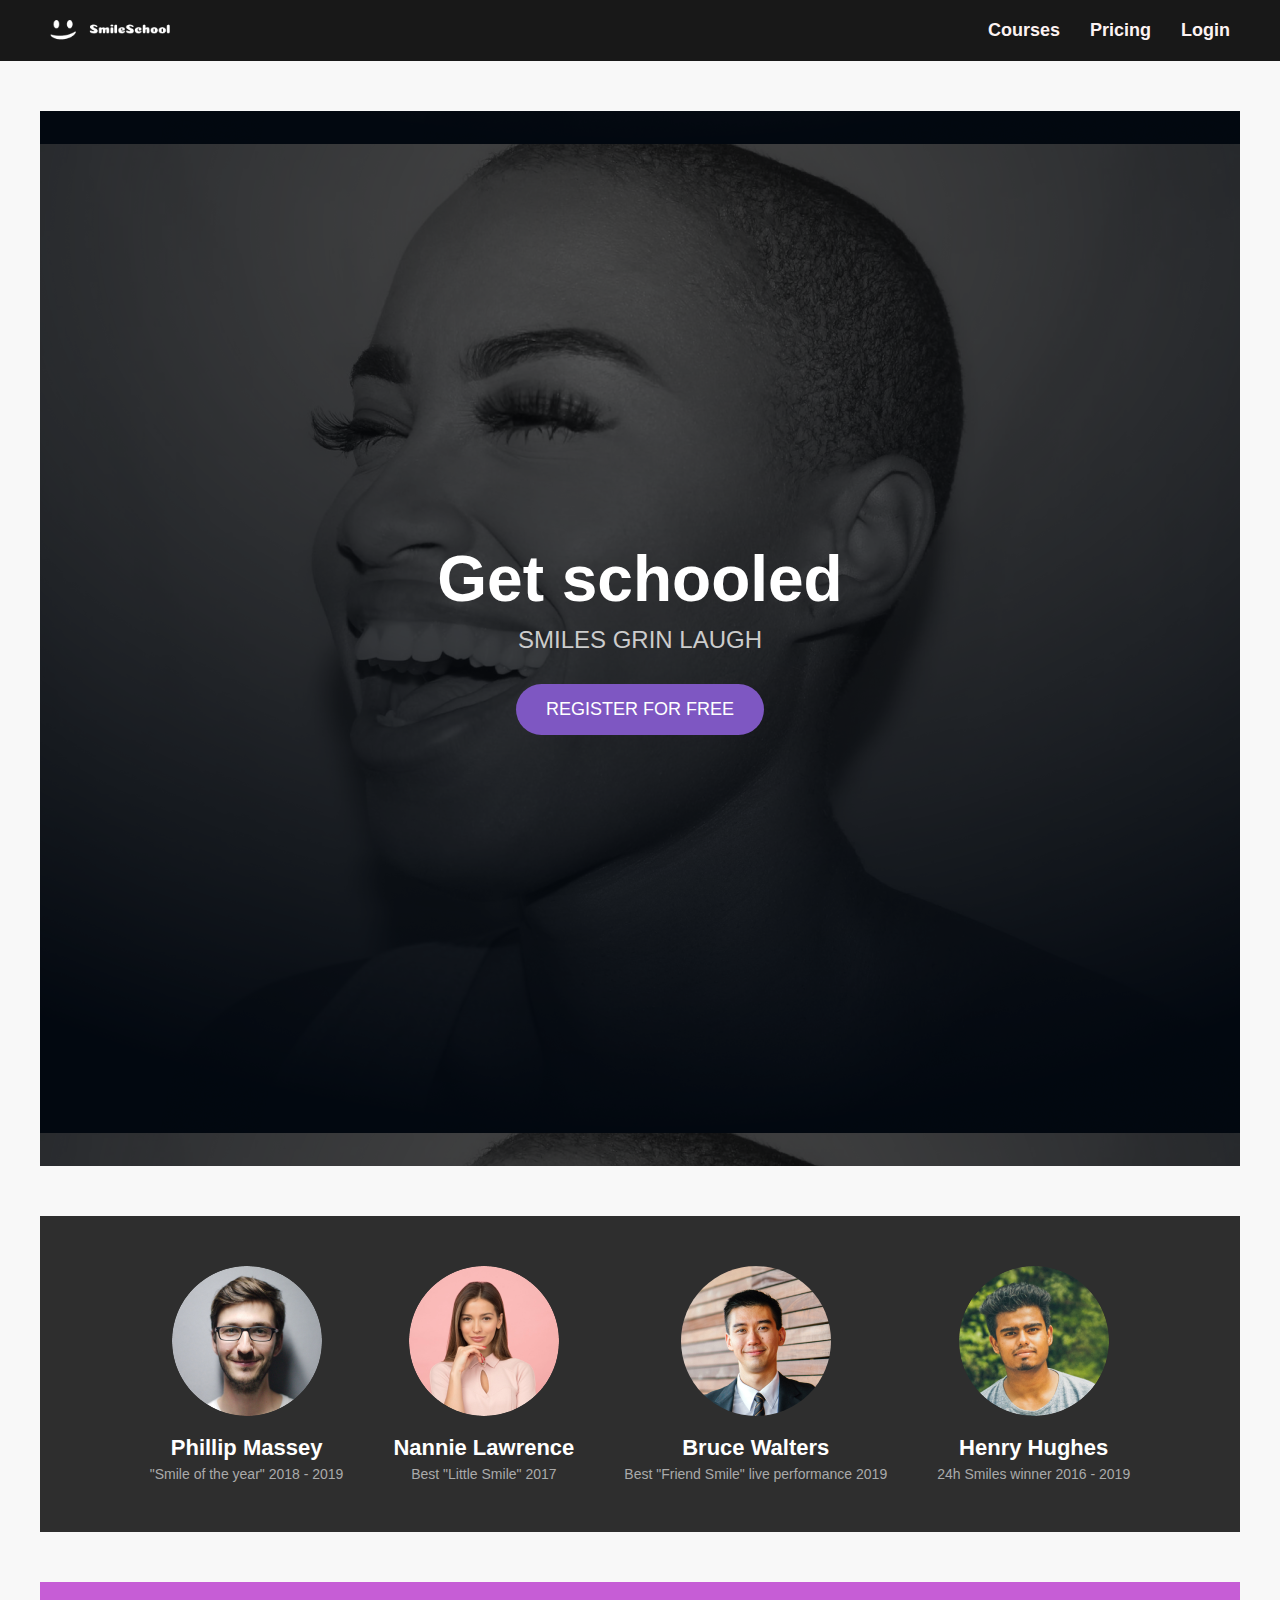
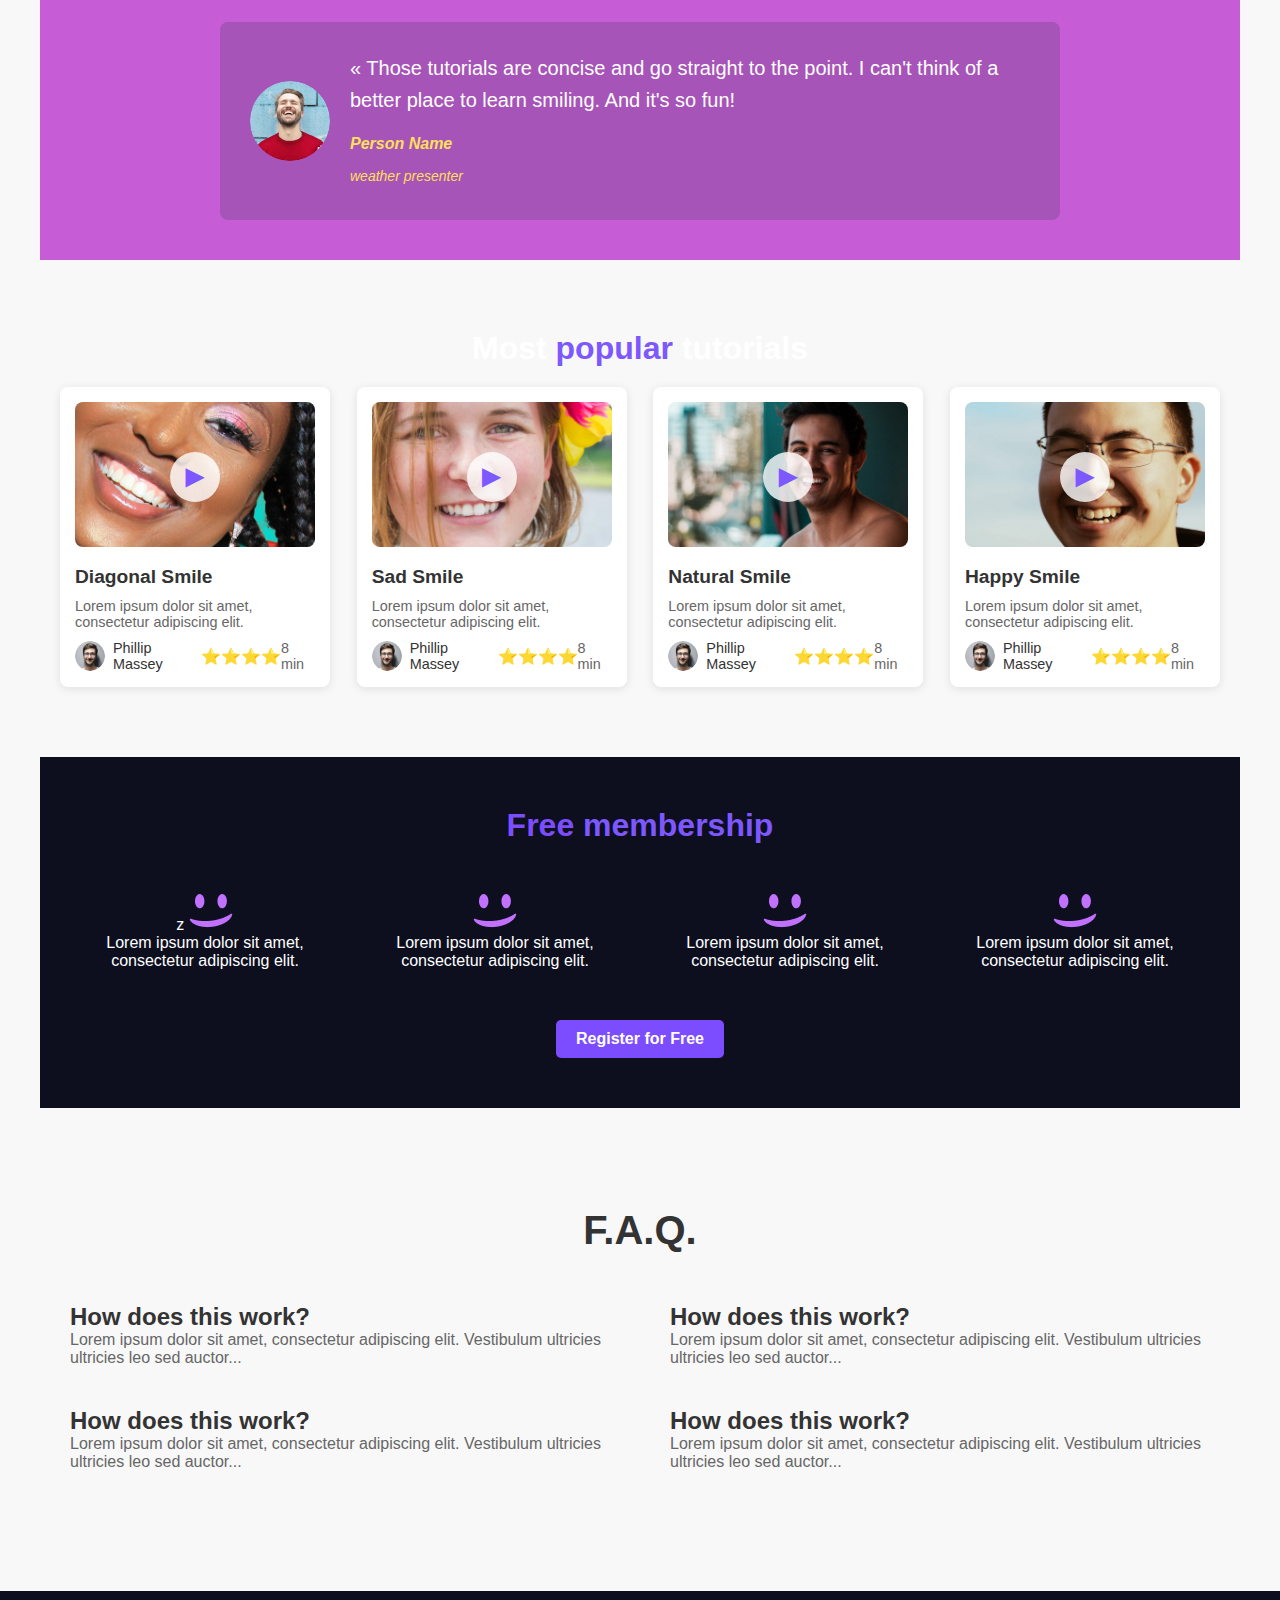
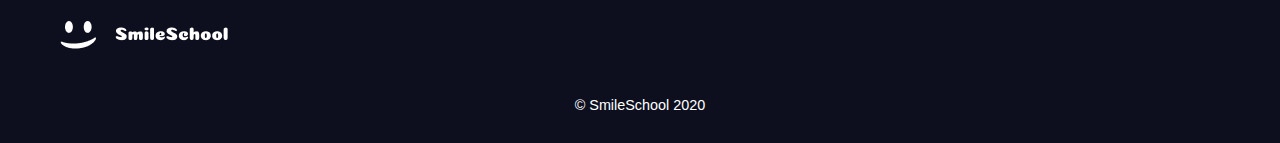
==== commit d5bddb09: "Empty commit" ====
--- a/css_advanced/index.html
+++ b/css_advanced/index.html
@@ -168,7 +168,7 @@
 <section class="membership">
     <h2>Free <span>membership</span></h2>
     <div class="features">
-        <div class="feature">
+        <div class="feature">z
             <span><img src="smile.png" alt=""></span>
             <p>Lorem ipsum dolor sit amet, consectetur adipiscing elit.</p>
         </div>
@@ -229,7 +229,7 @@
     </div>
     <p>&copy; SmileSchool 2020</p>
 </footer>
-<link rel=”stylesheet” href=”https://cdnjs.cloudflare.com/ajax/libs/font-awesome/4.7.0/css/font-awesome.min.css”>
+
 
 </body>
 </html>
